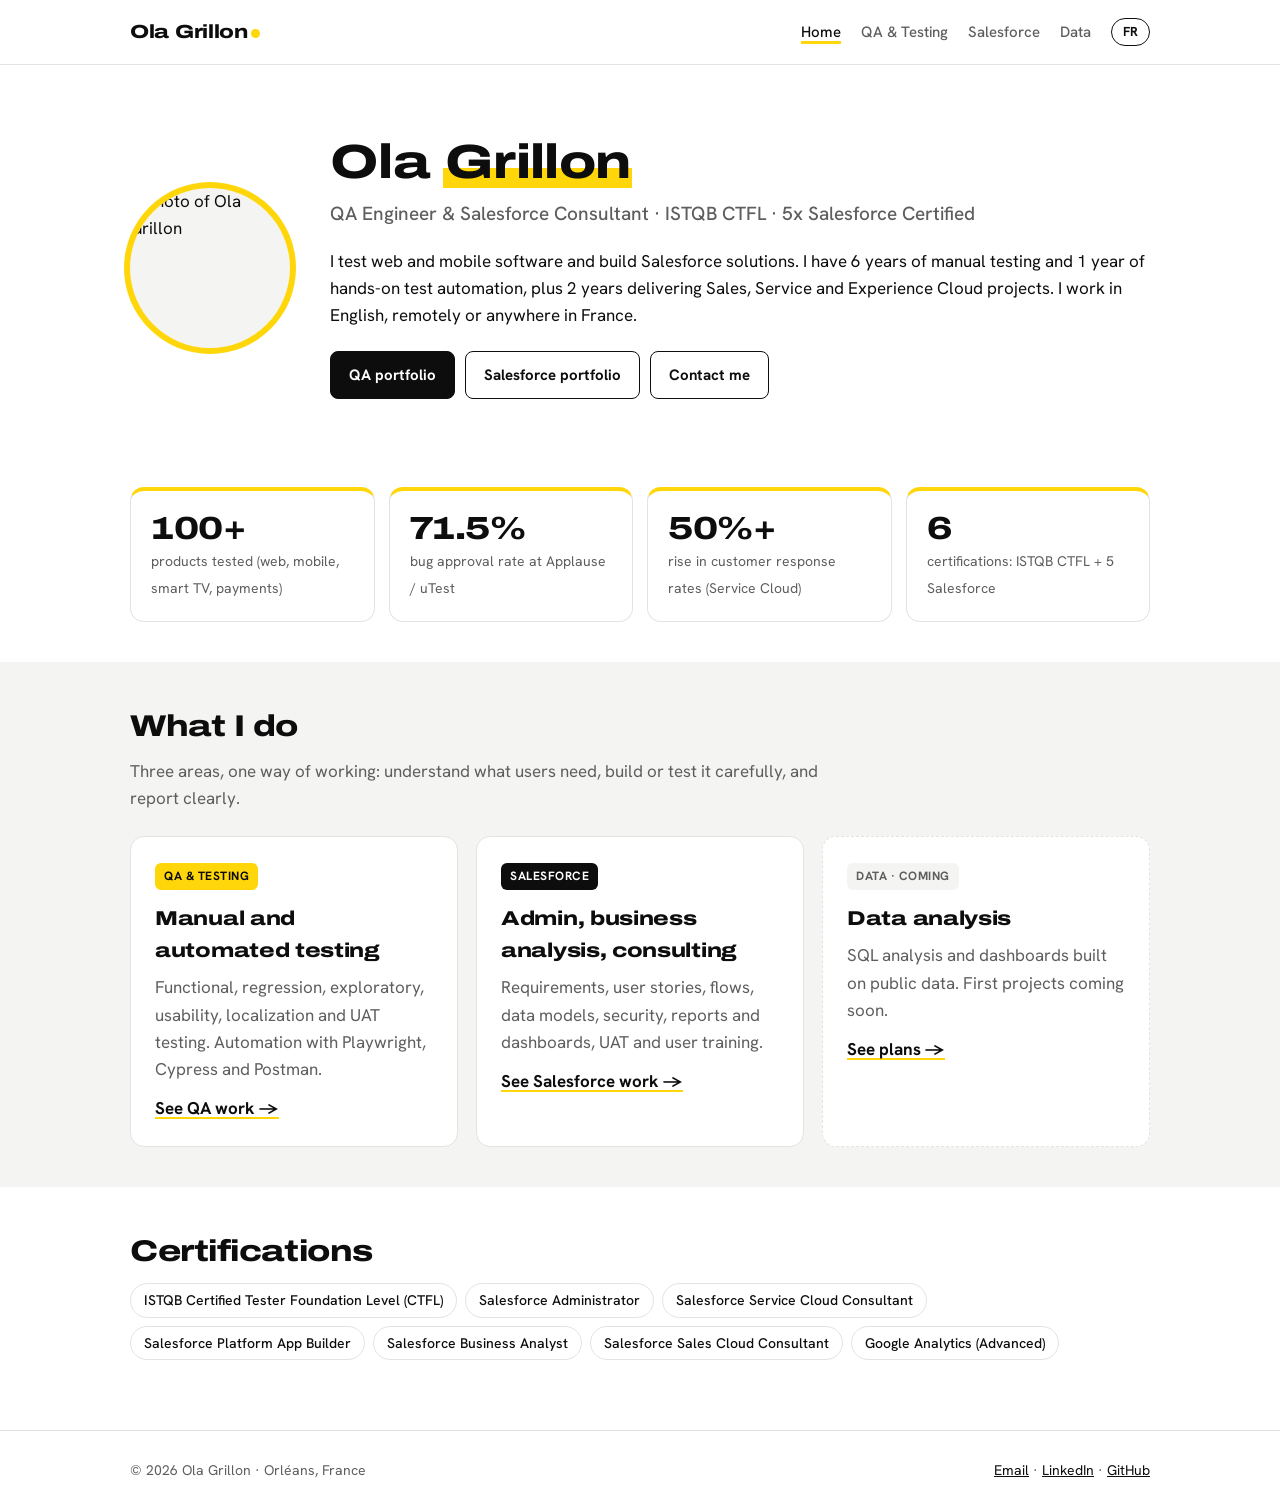
==== index.html @ 5f592247 "Upload portfolio to root Co-Authored-By: Claude Opus 5.5 <noreply@anthropic.com>" ====
<!doctype html>
<html lang="en">
<head>
<meta charset="utf-8">
<meta name="viewport" content="width=device-width, initial-scale=1">
<title>Ola Grillon – QA Engineer &amp; Salesforce Consultant</title>
<meta name="description" content="Portfolio of Ola Grillon: QA testing, test automation and Salesforce projects.">
<link rel="alternate" hreflang="en" href="https://ola-grillon.github.io/index.html"><link rel="alternate" hreflang="fr" href="https://ola-grillon.github.io/fr/index.html">
<link rel="preconnect" href="https://fonts.googleapis.com"><link rel="preconnect" href="https://fonts.gstatic.com" crossorigin><link href="https://fonts.googleapis.com/css2?family=Archivo:wdth,wght@125,600;125,700;125,800&family=Hanken+Grotesk:wght@400;500;700;800&display=swap" rel="stylesheet">
<link rel="stylesheet" href="assets/style.css">
</head>
<body>
<header class="nav"><div class="wrap"><a class="brand" href="index.html">Ola Grillon<i></i></a><nav><a href="index.html" class="on">Home</a><a href="qa.html">QA & Testing</a><a href="salesforce.html">Salesforce</a><a href="data.html">Data</a><a class="lang" href="fr/index.html" title="Version française">FR</a></nav></div></header>
<main class="wrap">
<section class="hero"><img src="https://github.com/Ola-Grillon.png" alt="Photo of Ola Grillon">
<div><h1>Ola <span class="hl">Grillon</span></h1><p class="role">QA Engineer &amp; Salesforce Consultant · ISTQB CTFL · 5x Salesforce Certified</p><p>I test web and mobile software and build Salesforce solutions. I have 6 years of manual testing and 1 year of hands-on test automation, plus 2 years delivering Sales, Service and Experience Cloud projects. I work in English, remotely or anywhere in France.</p>
<div class="btns"><a class="btn primary" href="qa.html">QA portfolio</a><a class="btn" href="salesforce.html">Salesforce portfolio</a><a class="btn" href="mailto:olabisioyinloye1@gmail.com">Contact me</a></div></div></section>
<section><div class="stats"><div class="stat"><b>100+</b><span>products tested (web, mobile, smart TV, payments)</span></div><div class="stat"><b>71.5%</b><span>bug approval rate at Applause / uTest</span></div><div class="stat"><b>50%+</b><span>rise in customer response rates (Service Cloud)</span></div><div class="stat"><b>6</b><span>certifications: ISTQB CTFL + 5 Salesforce</span></div></div></section>
<section class="band"><h2>What I do</h2><p class="lede">Three areas, one way of working: understand what users need, build or test it carefully, and report clearly.</p><div class="grid"><div class="card"><span class="tag y">QA &amp; Testing</span><h3>Manual and automated testing</h3><p>Functional, regression, exploratory, usability, localization and UAT testing. Automation with Playwright, Cypress and Postman.</p><a class="more" href="qa.html">See QA work →</a></div><div class="card"><span class="tag">Salesforce</span><h3>Admin, business analysis, consulting</h3><p>Requirements, user stories, flows, data models, security, reports and dashboards, UAT and user training.</p><a class="more" href="salesforce.html">See Salesforce work →</a></div><div class="card soon"><span class="tag">Data · coming</span><h3>Data analysis</h3><p>SQL analysis and dashboards built on public data. First projects coming soon.</p><a class="more" href="data.html">See plans →</a></div></div></section>
<section><h2>Certifications</h2><div class="chips"><span class="chip">ISTQB Certified Tester Foundation Level (CTFL)</span><span class="chip">Salesforce Administrator</span><span class="chip">Salesforce Service Cloud Consultant</span><span class="chip">Salesforce Platform App Builder</span><span class="chip">Salesforce Business Analyst</span><span class="chip">Salesforce Sales Cloud Consultant</span><span class="chip">Google Analytics (Advanced)</span></div></section>
</main>
<footer><div class="wrap"><span>© 2026 Ola Grillon · Orléans, France</span><span><a href="mailto:olabisioyinloye1@gmail.com">Email</a> · <a href="https://www.linkedin.com/in/ola-grillon/">LinkedIn</a> · <a href="https://github.com/Ola-Grillon">GitHub</a></span></div></footer>
</body>
</html>
---- assets/style.css ----
/* Fonts: Archivo Expanded (headings) and HK Grotesk / Hanken Grotesk (text), both from Google Fonts */
:root{--bg:#ffffff;--alt:#f4f4f2;--ink:#0d0d0d;--muted:#5e5e5e;--line:#e3e3e0;--yellow:#ffd60a;--yellow-soft:#fff6c7;
--head:"Archivo","HK Grotesk","Hanken Grotesk",system-ui,sans-serif;--body:"HK Grotesk","Hanken Grotesk",system-ui,-apple-system,"Segoe UI",sans-serif}
*{box-sizing:border-box}
html{scroll-behavior:smooth}
body{margin:0;background:var(--bg);color:var(--ink);font:17px/1.6 var(--body)}
a{color:var(--ink)}
h1,h2,h3,.brand,.stat b{font-family:var(--head);font-stretch:125%;letter-spacing:-.015em}
.wrap{max-width:1060px;margin:0 auto;padding:0 20px}
header.nav{position:sticky;top:0;z-index:5;background:rgba(255,255,255,.94);backdrop-filter:blur(6px);border-bottom:1px solid var(--line)}
header.nav .wrap{display:flex;align-items:center;justify-content:space-between;height:64px;gap:14px}
.brand{font-weight:800;text-decoration:none;font-size:19px}
.brand i{display:inline-block;width:9px;height:9px;border-radius:50%;background:var(--yellow);margin-left:3px}
nav{display:flex;align-items:center;gap:20px}
nav a{color:var(--muted);text-decoration:none;font-size:15px;font-weight:500}
nav a:hover,nav a.on{color:var(--ink)}
nav a.on{box-shadow:inset 0 -3px 0 var(--yellow)}
.lang{border:1px solid var(--ink);border-radius:999px;padding:3px 11px;color:var(--ink)!important;font-weight:700;font-size:13px}
.lang:hover{background:var(--yellow);border-color:var(--yellow)}
.hero{padding:72px 0 48px;display:grid;grid-template-columns:auto 1fr;gap:40px;align-items:center}
.hero img{width:160px;height:160px;border-radius:50%;object-fit:cover;background:var(--alt);box-shadow:0 0 0 6px var(--yellow)}
.hero h1{font-size:48px;line-height:1.05;margin:0 0 12px;font-weight:800}
.hero .role{font-size:19px;color:var(--muted);margin:0 0 18px;font-weight:500}
.hl{background:linear-gradient(transparent 62%,var(--yellow) 62%);padding:0 2px}
.btns{display:flex;flex-wrap:wrap;gap:10px;margin-top:22px}
.btn{display:inline-block;padding:11px 18px;border-radius:8px;border:1.5px solid var(--ink);background:var(--bg);color:var(--ink);text-decoration:none;font-weight:700;font-size:15px}
.btn.primary{background:var(--ink);color:#fff}
.btn.primary:hover{background:#000;box-shadow:0 0 0 3px var(--yellow)}
.btn:not(.primary):hover{background:var(--yellow);border-color:var(--yellow)}
section{padding:40px 0}
section.band{background:var(--alt);margin:0 calc(50% - 50vw);padding-left:calc(50vw - 50%);padding-right:calc(50vw - 50%)}
h2{font-size:30px;margin:0 0 8px;font-weight:800}
.lede{color:var(--muted);margin:0 0 24px;max-width:720px}
.grid{display:grid;grid-template-columns:repeat(auto-fit,minmax(270px,1fr));gap:18px}
.card{background:var(--bg);border:1px solid var(--line);border-radius:14px;padding:24px;transition:border-color .15s}
.card:hover{border-color:var(--ink)}
.card h3{margin:0 0 8px;font-size:20px;font-weight:800}
.card p{margin:0 0 12px;color:var(--muted)}
.card a.more{font-weight:700;text-decoration:none;box-shadow:inset 0 -2px 0 var(--yellow)}
.tag{display:inline-block;font-size:12px;font-weight:700;letter-spacing:.5px;text-transform:uppercase;padding:4px 9px;border-radius:6px;margin-bottom:12px;background:var(--ink);color:#fff}
.tag.y{background:var(--yellow);color:var(--ink)}
.soon{border-style:dashed}
.soon .tag{background:var(--alt);color:var(--muted)}
.stats{display:grid;grid-template-columns:repeat(auto-fit,minmax(180px,1fr));gap:14px}
.stat{background:var(--bg);border:1px solid var(--line);border-radius:14px;padding:20px;border-top:4px solid var(--yellow)}
.stat b{display:block;font-family:var(--head);font-size:32px;line-height:1.1;font-weight:800}
.stat span{color:var(--muted);font-size:14px}
ul.clean{margin:0;padding-left:20px}ul.clean li{margin:5px 0}ul.clean li::marker{color:#b89600}
.chips{display:flex;flex-wrap:wrap;gap:8px}
.chip{background:var(--bg);border:1px solid var(--line);border-radius:999px;padding:5px 13px;font-size:14px;font-weight:500}
.page-head{padding:56px 0 10px}
.page-head h1{font-size:40px;margin:0 0 10px;font-weight:800}
.job{border-left:4px solid var(--yellow);padding:2px 0 2px 18px;margin:0 0 24px}
.job h3{margin:0;font-size:19px}.job .when{color:var(--muted);font-size:14px;margin:2px 0 8px}
footer{border-top:1px solid var(--line);margin-top:30px;padding:28px 0;color:var(--muted);font-size:14px}
footer .wrap{display:flex;flex-wrap:wrap;justify-content:space-between;gap:10px}
footer a{color:var(--ink)}
@media (max-width:680px){header.nav .wrap{flex-direction:column;align-items:flex-start;height:auto;padding-top:10px;padding-bottom:8px;gap:4px}nav{gap:16px;overflow-x:auto;white-space:nowrap;width:100%;padding-bottom:2px}nav a{font-size:14px}.hero{grid-template-columns:1fr;padding-top:34px;gap:22px}.hero img{width:112px;height:112px}.hero h1{font-size:36px}.page-head h1{font-size:32px}.stats{grid-template-columns:1fr 1fr}.stat b{font-size:26px}h2{font-size:25px}}
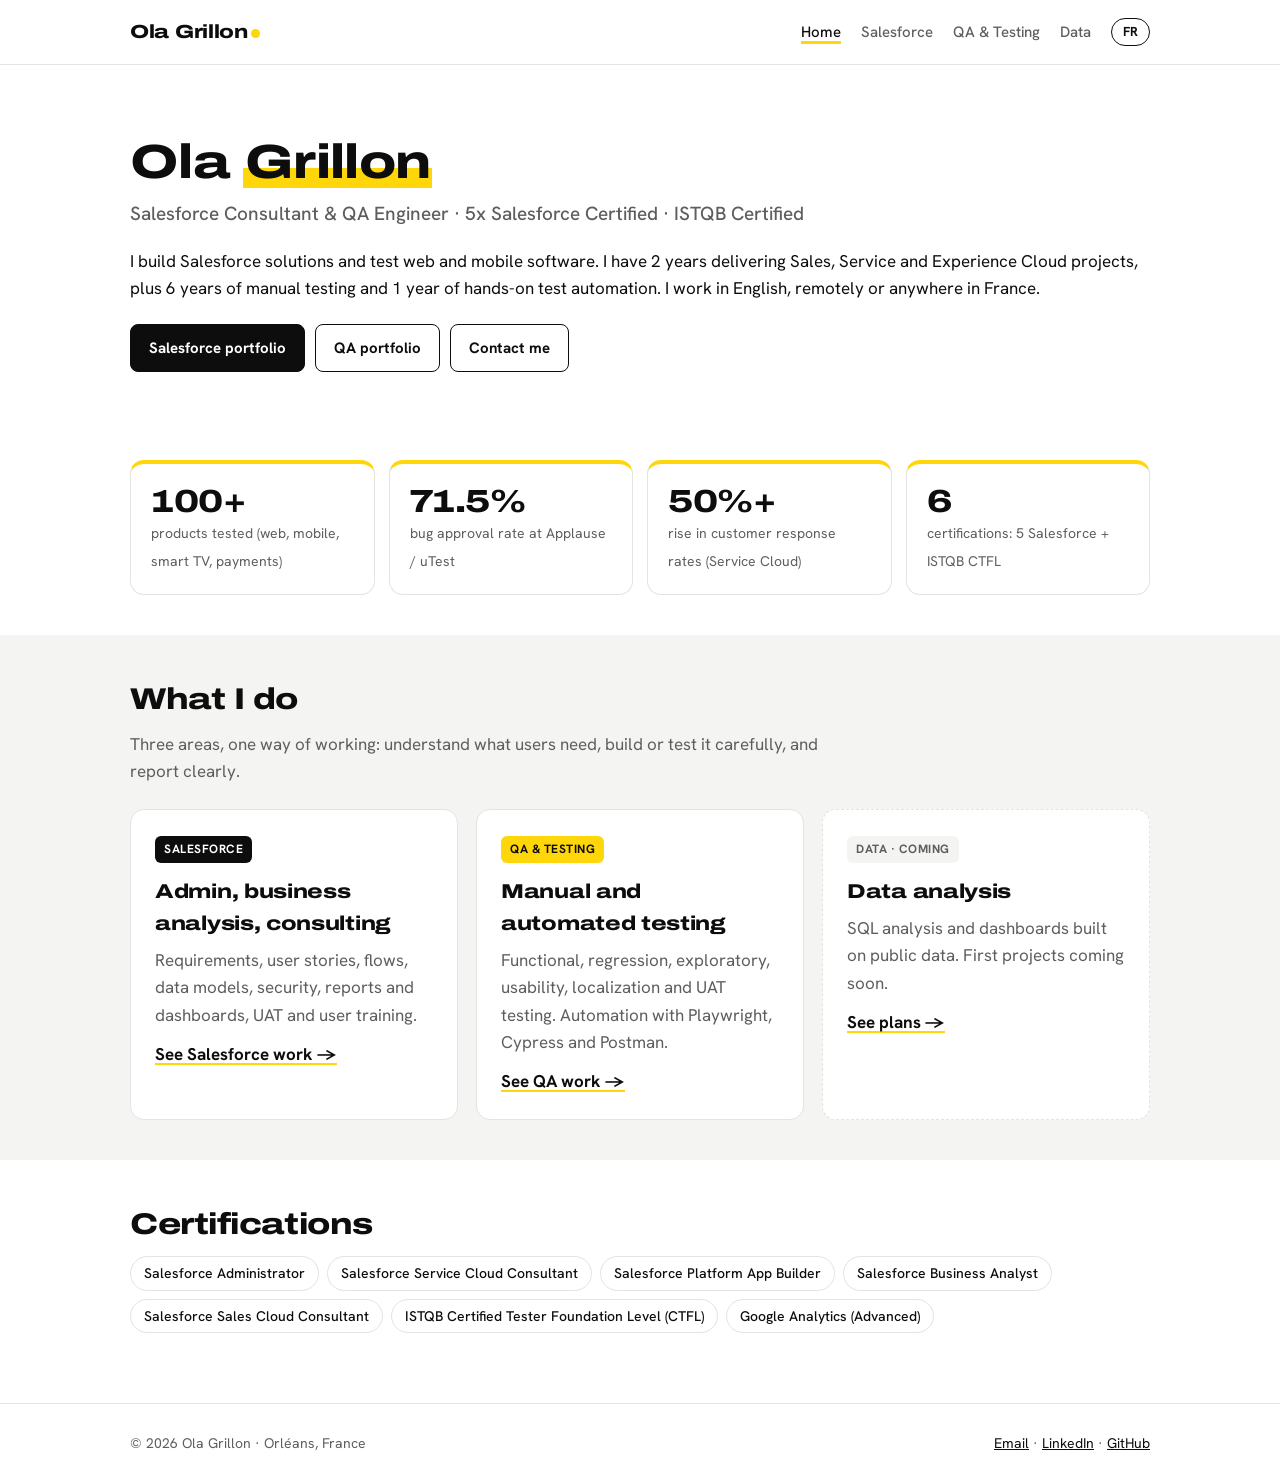
==== commit eae4fb0d: "Put Salesforce first on homepage and menu, remove profile photo Co-Authored-By: Claude Opus 5.5 <nor" ====
--- a/index.html
+++ b/index.html
@@ -3,21 +3,21 @@
 <head>
 <meta charset="utf-8">
 <meta name="viewport" content="width=device-width, initial-scale=1">
-<title>Ola Grillon – QA Engineer &amp; Salesforce Consultant</title>
-<meta name="description" content="Portfolio of Ola Grillon: QA testing, test automation and Salesforce projects.">
+<title>Ola Grillon – Salesforce Consultant &amp; QA Engineer</title>
+<meta name="description" content="Portfolio of Ola Grillon: Salesforce projects, QA testing and test automation.">
 <link rel="alternate" hreflang="en" href="https://ola-grillon.github.io/index.html"><link rel="alternate" hreflang="fr" href="https://ola-grillon.github.io/fr/index.html">
 <link rel="preconnect" href="https://fonts.googleapis.com"><link rel="preconnect" href="https://fonts.gstatic.com" crossorigin><link href="https://fonts.googleapis.com/css2?family=Archivo:wdth,wght@125,600;125,700;125,800&family=Hanken+Grotesk:wght@400;500;700;800&display=swap" rel="stylesheet">
 <link rel="stylesheet" href="assets/style.css">
 </head>
 <body>
-<header class="nav"><div class="wrap"><a class="brand" href="index.html">Ola Grillon<i></i></a><nav><a href="index.html" class="on">Home</a><a href="qa.html">QA & Testing</a><a href="salesforce.html">Salesforce</a><a href="data.html">Data</a><a class="lang" href="fr/index.html" title="Version française">FR</a></nav></div></header>
+<header class="nav"><div class="wrap"><a class="brand" href="index.html">Ola Grillon<i></i></a><nav><a href="index.html" class="on">Home</a><a href="salesforce.html">Salesforce</a><a href="qa.html">QA & Testing</a><a href="data.html">Data</a><a class="lang" href="fr/index.html" title="Version française">FR</a></nav></div></header>
 <main class="wrap">
-<section class="hero"><img src="https://github.com/Ola-Grillon.png" alt="Photo of Ola Grillon">
-<div><h1>Ola <span class="hl">Grillon</span></h1><p class="role">QA Engineer &amp; Salesforce Consultant · ISTQB CTFL · 5x Salesforce Certified</p><p>I test web and mobile software and build Salesforce solutions. I have 6 years of manual testing and 1 year of hands-on test automation, plus 2 years delivering Sales, Service and Experience Cloud projects. I work in English, remotely or anywhere in France.</p>
-<div class="btns"><a class="btn primary" href="qa.html">QA portfolio</a><a class="btn" href="salesforce.html">Salesforce portfolio</a><a class="btn" href="mailto:olabisioyinloye1@gmail.com">Contact me</a></div></div></section>
-<section><div class="stats"><div class="stat"><b>100+</b><span>products tested (web, mobile, smart TV, payments)</span></div><div class="stat"><b>71.5%</b><span>bug approval rate at Applause / uTest</span></div><div class="stat"><b>50%+</b><span>rise in customer response rates (Service Cloud)</span></div><div class="stat"><b>6</b><span>certifications: ISTQB CTFL + 5 Salesforce</span></div></div></section>
-<section class="band"><h2>What I do</h2><p class="lede">Three areas, one way of working: understand what users need, build or test it carefully, and report clearly.</p><div class="grid"><div class="card"><span class="tag y">QA &amp; Testing</span><h3>Manual and automated testing</h3><p>Functional, regression, exploratory, usability, localization and UAT testing. Automation with Playwright, Cypress and Postman.</p><a class="more" href="qa.html">See QA work →</a></div><div class="card"><span class="tag">Salesforce</span><h3>Admin, business analysis, consulting</h3><p>Requirements, user stories, flows, data models, security, reports and dashboards, UAT and user training.</p><a class="more" href="salesforce.html">See Salesforce work →</a></div><div class="card soon"><span class="tag">Data · coming</span><h3>Data analysis</h3><p>SQL analysis and dashboards built on public data. First projects coming soon.</p><a class="more" href="data.html">See plans →</a></div></div></section>
-<section><h2>Certifications</h2><div class="chips"><span class="chip">ISTQB Certified Tester Foundation Level (CTFL)</span><span class="chip">Salesforce Administrator</span><span class="chip">Salesforce Service Cloud Consultant</span><span class="chip">Salesforce Platform App Builder</span><span class="chip">Salesforce Business Analyst</span><span class="chip">Salesforce Sales Cloud Consultant</span><span class="chip">Google Analytics (Advanced)</span></div></section>
+<section class="hero" style="grid-template-columns:1fr">
+<div><h1>Ola <span class="hl">Grillon</span></h1><p class="role">Salesforce Consultant &amp; QA Engineer · 5x Salesforce Certified · ISTQB Certified</p><p>I build Salesforce solutions and test web and mobile software. I have 2 years delivering Sales, Service and Experience Cloud projects, plus 6 years of manual testing and 1 year of hands-on test automation. I work in English, remotely or anywhere in France.</p>
+<div class="btns"><a class="btn primary" href="salesforce.html">Salesforce portfolio</a><a class="btn" href="qa.html">QA portfolio</a><a class="btn" href="mailto:olabisioyinloye1@gmail.com">Contact me</a></div></div></section>
+<section><div class="stats"><div class="stat"><b>100+</b><span>products tested (web, mobile, smart TV, payments)</span></div><div class="stat"><b>71.5%</b><span>bug approval rate at Applause / uTest</span></div><div class="stat"><b>50%+</b><span>rise in customer response rates (Service Cloud)</span></div><div class="stat"><b>6</b><span>certifications: 5 Salesforce + ISTQB CTFL</span></div></div></section>
+<section class="band"><h2>What I do</h2><p class="lede">Three areas, one way of working: understand what users need, build or test it carefully, and report clearly.</p><div class="grid"><div class="card"><span class="tag">Salesforce</span><h3>Admin, business analysis, consulting</h3><p>Requirements, user stories, flows, data models, security, reports and dashboards, UAT and user training.</p><a class="more" href="salesforce.html">See Salesforce work →</a></div><div class="card"><span class="tag y">QA &amp; Testing</span><h3>Manual and automated testing</h3><p>Functional, regression, exploratory, usability, localization and UAT testing. Automation with Playwright, Cypress and Postman.</p><a class="more" href="case-study-payments.html">See QA work →</a></div><div class="card soon"><span class="tag">Data · coming</span><h3>Data analysis</h3><p>SQL analysis and dashboards built on public data. First projects coming soon.</p><a class="more" href="data.html">See plans →</a></div></div></section>
+<section><h2>Certifications</h2><div class="chips"><span class="chip">Salesforce Administrator</span><span class="chip">Salesforce Service Cloud Consultant</span><span class="chip">Salesforce Platform App Builder</span><span class="chip">Salesforce Business Analyst</span><span class="chip">Salesforce Sales Cloud Consultant</span><span class="chip">ISTQB Certified Tester Foundation Level (CTFL)</span><span class="chip">Google Analytics (Advanced)</span></div></section>
 </main>
 <footer><div class="wrap"><span>© 2026 Ola Grillon · Orléans, France</span><span><a href="mailto:olabisioyinloye1@gmail.com">Email</a> · <a href="https://www.linkedin.com/in/ola-grillon/">LinkedIn</a> · <a href="https://github.com/Ola-Grillon">GitHub</a></span></div></footer>
 </body>
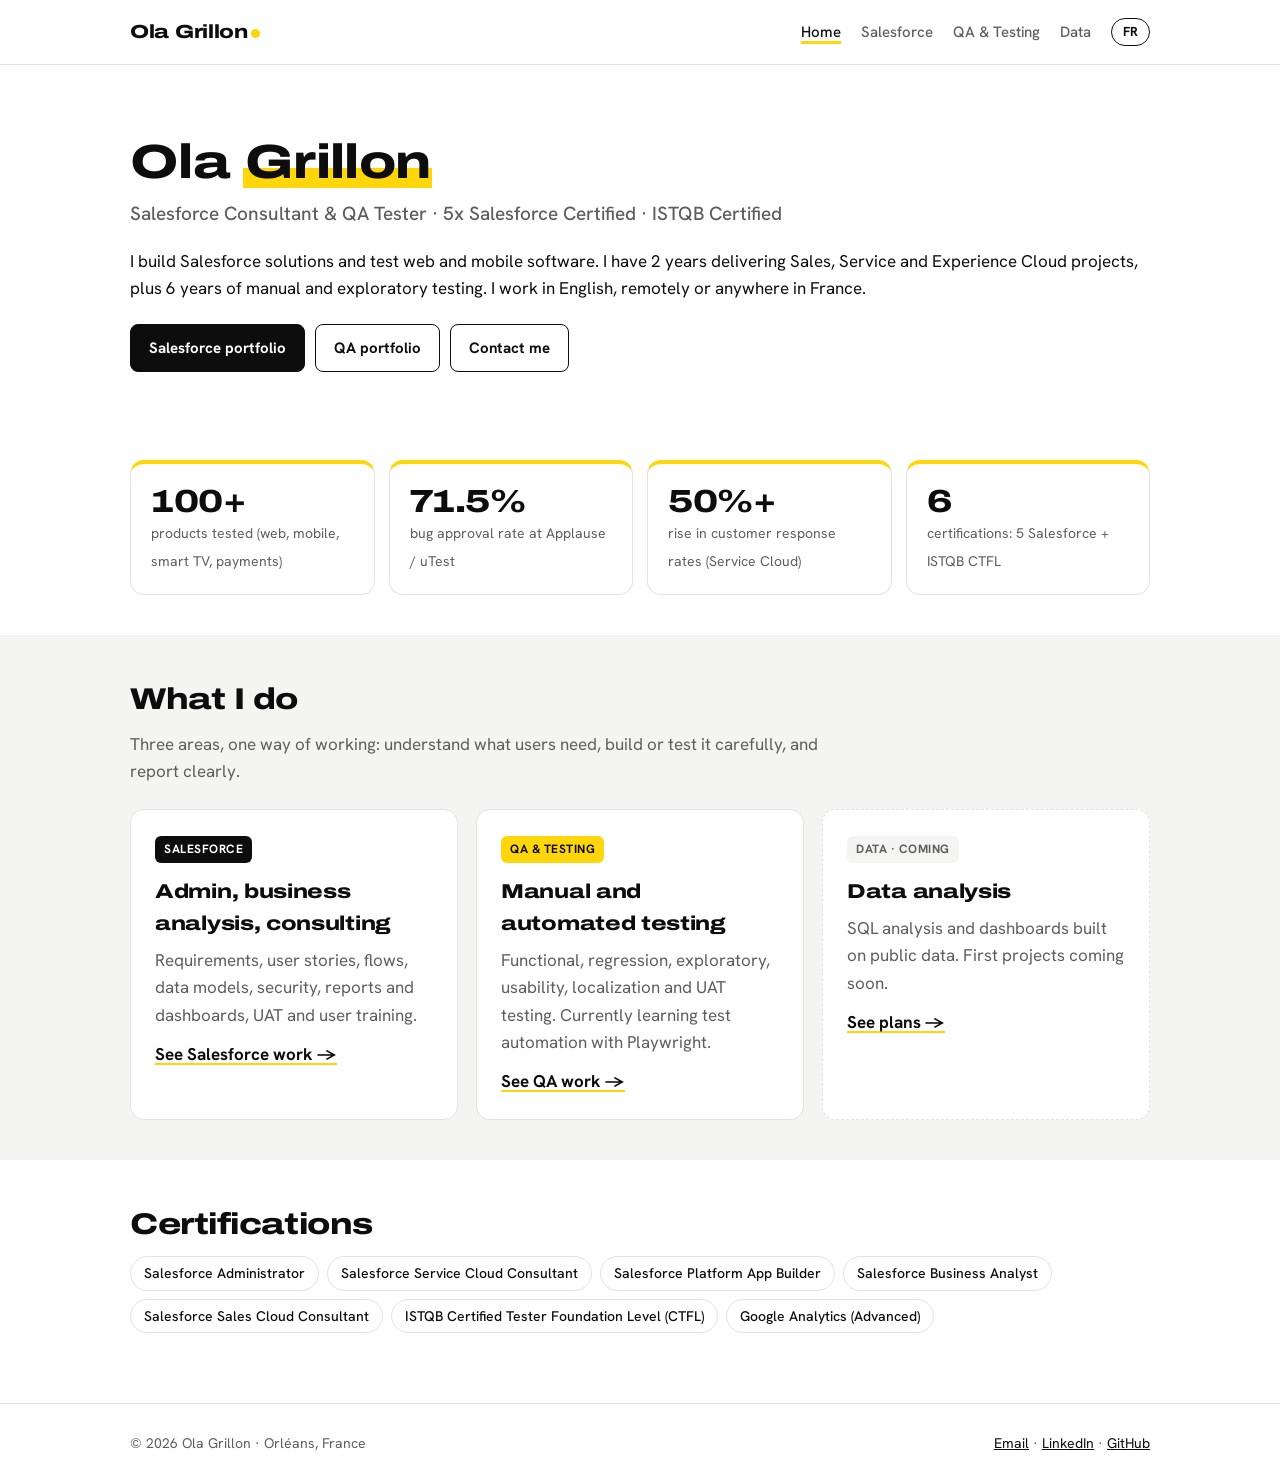
==== commit 41ddc9f5: "Make QA skills accurate: manual and exploratory focus Co-Authored-By: Claude Opus 5.5 <noreply@anthr" ====
--- a/index.html
+++ b/index.html
@@ -3,20 +3,20 @@
 <head>
 <meta charset="utf-8">
 <meta name="viewport" content="width=device-width, initial-scale=1">
-<title>Ola Grillon – Salesforce Consultant &amp; QA Engineer</title>
+<title>Ola Grillon – Salesforce Consultant &amp; QA Tester</title>
 <meta name="description" content="Portfolio of Ola Grillon: Salesforce projects, QA testing and test automation.">
-<link rel="alternate" hreflang="en" href="https://ola-grillon.github.io/index.html"><link rel="alternate" hreflang="fr" href="https://ola-grillon.github.io/fr/index.html">
+<link rel="alternate" hreflang="en" href="https://olagrillon.fr/"><link rel="alternate" hreflang="fr" href="https://olagrillon.fr/fr/">
 <link rel="preconnect" href="https://fonts.googleapis.com"><link rel="preconnect" href="https://fonts.gstatic.com" crossorigin><link href="https://fonts.googleapis.com/css2?family=Archivo:wdth,wght@125,600;125,700;125,800&family=Hanken+Grotesk:wght@400;500;700;800&display=swap" rel="stylesheet">
 <link rel="stylesheet" href="assets/style.css">
 </head>
 <body>
-<header class="nav"><div class="wrap"><a class="brand" href="index.html">Ola Grillon<i></i></a><nav><a href="index.html" class="on">Home</a><a href="salesforce.html">Salesforce</a><a href="qa.html">QA & Testing</a><a href="data.html">Data</a><a class="lang" href="fr/index.html" title="Version française">FR</a></nav></div></header>
+<header class="nav"><div class="wrap"><a class="brand" href="./">Ola Grillon<i></i></a><nav><a href="./" class="on">Home</a><a href="salesforce.html">Salesforce</a><a href="qa.html">QA & Testing</a><a href="data.html">Data</a><a class="lang" href="fr/" title="Version française">FR</a></nav></div></header>
 <main class="wrap">
 <section class="hero" style="grid-template-columns:1fr">
-<div><h1>Ola <span class="hl">Grillon</span></h1><p class="role">Salesforce Consultant &amp; QA Engineer · 5x Salesforce Certified · ISTQB Certified</p><p>I build Salesforce solutions and test web and mobile software. I have 2 years delivering Sales, Service and Experience Cloud projects, plus 6 years of manual testing and 1 year of hands-on test automation. I work in English, remotely or anywhere in France.</p>
+<div><h1>Ola <span class="hl">Grillon</span></h1><p class="role">Salesforce Consultant &amp; QA Tester · 5x Salesforce Certified · ISTQB Certified</p><p>I build Salesforce solutions and test web and mobile software. I have 2 years delivering Sales, Service and Experience Cloud projects, plus 6 years of manual and exploratory testing. I work in English, remotely or anywhere in France.</p>
 <div class="btns"><a class="btn primary" href="salesforce.html">Salesforce portfolio</a><a class="btn" href="qa.html">QA portfolio</a><a class="btn" href="mailto:olabisioyinloye1@gmail.com">Contact me</a></div></div></section>
 <section><div class="stats"><div class="stat"><b>100+</b><span>products tested (web, mobile, smart TV, payments)</span></div><div class="stat"><b>71.5%</b><span>bug approval rate at Applause / uTest</span></div><div class="stat"><b>50%+</b><span>rise in customer response rates (Service Cloud)</span></div><div class="stat"><b>6</b><span>certifications: 5 Salesforce + ISTQB CTFL</span></div></div></section>
-<section class="band"><h2>What I do</h2><p class="lede">Three areas, one way of working: understand what users need, build or test it carefully, and report clearly.</p><div class="grid"><div class="card"><span class="tag">Salesforce</span><h3>Admin, business analysis, consulting</h3><p>Requirements, user stories, flows, data models, security, reports and dashboards, UAT and user training.</p><a class="more" href="salesforce.html">See Salesforce work →</a></div><div class="card"><span class="tag y">QA &amp; Testing</span><h3>Manual and automated testing</h3><p>Functional, regression, exploratory, usability, localization and UAT testing. Automation with Playwright, Cypress and Postman.</p><a class="more" href="case-study-payments.html">See QA work →</a></div><div class="card soon"><span class="tag">Data · coming</span><h3>Data analysis</h3><p>SQL analysis and dashboards built on public data. First projects coming soon.</p><a class="more" href="data.html">See plans →</a></div></div></section>
+<section class="band"><h2>What I do</h2><p class="lede">Three areas, one way of working: understand what users need, build or test it carefully, and report clearly.</p><div class="grid"><div class="card"><span class="tag">Salesforce</span><h3>Admin, business analysis, consulting</h3><p>Requirements, user stories, flows, data models, security, reports and dashboards, UAT and user training.</p><a class="more" href="salesforce.html">See Salesforce work →</a></div><div class="card"><span class="tag y">QA &amp; Testing</span><h3>Manual and automated testing</h3><p>Functional, regression, exploratory, usability, localization and UAT testing. Currently learning test automation with Playwright.</p><a class="more" href="qa.html">See QA work →</a></div><div class="card soon"><span class="tag">Data · coming</span><h3>Data analysis</h3><p>SQL analysis and dashboards built on public data. First projects coming soon.</p><a class="more" href="data.html">See plans →</a></div></div></section>
 <section><h2>Certifications</h2><div class="chips"><span class="chip">Salesforce Administrator</span><span class="chip">Salesforce Service Cloud Consultant</span><span class="chip">Salesforce Platform App Builder</span><span class="chip">Salesforce Business Analyst</span><span class="chip">Salesforce Sales Cloud Consultant</span><span class="chip">ISTQB Certified Tester Foundation Level (CTFL)</span><span class="chip">Google Analytics (Advanced)</span></div></section>
 </main>
 <footer><div class="wrap"><span>© 2026 Ola Grillon · Orléans, France</span><span><a href="mailto:olabisioyinloye1@gmail.com">Email</a> · <a href="https://www.linkedin.com/in/ola-grillon/">LinkedIn</a> · <a href="https://github.com/Ola-Grillon">GitHub</a></span></div></footer>
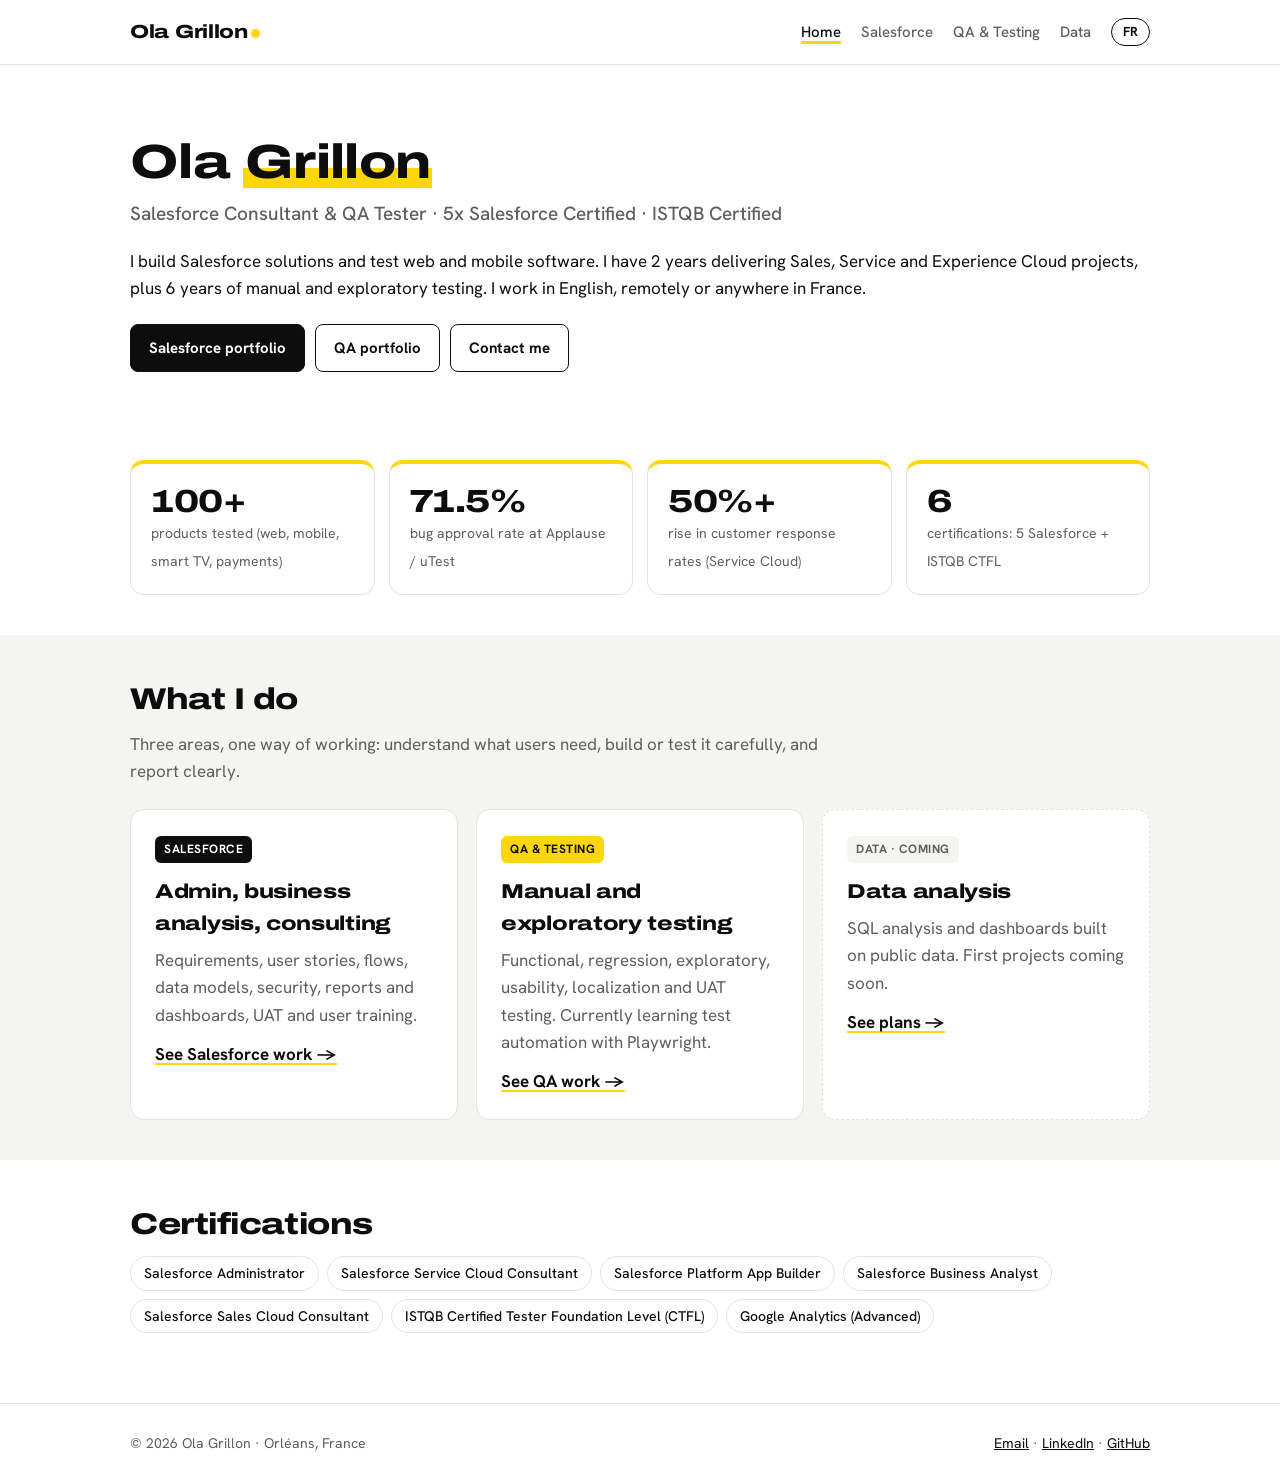
==== commit dcabc4f0: "Remove remaining automation claims; update meta descriptions and README Co-Authored-By: Claude Opus " ====
--- a/index.html
+++ b/index.html
@@ -4,7 +4,7 @@
 <meta charset="utf-8">
 <meta name="viewport" content="width=device-width, initial-scale=1">
 <title>Ola Grillon – Salesforce Consultant &amp; QA Tester</title>
-<meta name="description" content="Portfolio of Ola Grillon: Salesforce projects, QA testing and test automation.">
+<meta name="description" content="Portfolio of Ola Grillon: Salesforce projects and manual and exploratory QA testing.">
 <link rel="alternate" hreflang="en" href="https://olagrillon.fr/"><link rel="alternate" hreflang="fr" href="https://olagrillon.fr/fr/">
 <link rel="preconnect" href="https://fonts.googleapis.com"><link rel="preconnect" href="https://fonts.gstatic.com" crossorigin><link href="https://fonts.googleapis.com/css2?family=Archivo:wdth,wght@125,600;125,700;125,800&family=Hanken+Grotesk:wght@400;500;700;800&display=swap" rel="stylesheet">
 <link rel="stylesheet" href="assets/style.css">
@@ -16,7 +16,7 @@
 <div><h1>Ola <span class="hl">Grillon</span></h1><p class="role">Salesforce Consultant &amp; QA Tester · 5x Salesforce Certified · ISTQB Certified</p><p>I build Salesforce solutions and test web and mobile software. I have 2 years delivering Sales, Service and Experience Cloud projects, plus 6 years of manual and exploratory testing. I work in English, remotely or anywhere in France.</p>
 <div class="btns"><a class="btn primary" href="salesforce.html">Salesforce portfolio</a><a class="btn" href="qa.html">QA portfolio</a><a class="btn" href="mailto:olabisioyinloye1@gmail.com">Contact me</a></div></div></section>
 <section><div class="stats"><div class="stat"><b>100+</b><span>products tested (web, mobile, smart TV, payments)</span></div><div class="stat"><b>71.5%</b><span>bug approval rate at Applause / uTest</span></div><div class="stat"><b>50%+</b><span>rise in customer response rates (Service Cloud)</span></div><div class="stat"><b>6</b><span>certifications: 5 Salesforce + ISTQB CTFL</span></div></div></section>
-<section class="band"><h2>What I do</h2><p class="lede">Three areas, one way of working: understand what users need, build or test it carefully, and report clearly.</p><div class="grid"><div class="card"><span class="tag">Salesforce</span><h3>Admin, business analysis, consulting</h3><p>Requirements, user stories, flows, data models, security, reports and dashboards, UAT and user training.</p><a class="more" href="salesforce.html">See Salesforce work →</a></div><div class="card"><span class="tag y">QA &amp; Testing</span><h3>Manual and automated testing</h3><p>Functional, regression, exploratory, usability, localization and UAT testing. Currently learning test automation with Playwright.</p><a class="more" href="qa.html">See QA work →</a></div><div class="card soon"><span class="tag">Data · coming</span><h3>Data analysis</h3><p>SQL analysis and dashboards built on public data. First projects coming soon.</p><a class="more" href="data.html">See plans →</a></div></div></section>
+<section class="band"><h2>What I do</h2><p class="lede">Three areas, one way of working: understand what users need, build or test it carefully, and report clearly.</p><div class="grid"><div class="card"><span class="tag">Salesforce</span><h3>Admin, business analysis, consulting</h3><p>Requirements, user stories, flows, data models, security, reports and dashboards, UAT and user training.</p><a class="more" href="salesforce.html">See Salesforce work →</a></div><div class="card"><span class="tag y">QA &amp; Testing</span><h3>Manual and exploratory testing</h3><p>Functional, regression, exploratory, usability, localization and UAT testing. Currently learning test automation with Playwright.</p><a class="more" href="qa.html">See QA work →</a></div><div class="card soon"><span class="tag">Data · coming</span><h3>Data analysis</h3><p>SQL analysis and dashboards built on public data. First projects coming soon.</p><a class="more" href="data.html">See plans →</a></div></div></section>
 <section><h2>Certifications</h2><div class="chips"><span class="chip">Salesforce Administrator</span><span class="chip">Salesforce Service Cloud Consultant</span><span class="chip">Salesforce Platform App Builder</span><span class="chip">Salesforce Business Analyst</span><span class="chip">Salesforce Sales Cloud Consultant</span><span class="chip">ISTQB Certified Tester Foundation Level (CTFL)</span><span class="chip">Google Analytics (Advanced)</span></div></section>
 </main>
 <footer><div class="wrap"><span>© 2026 Ola Grillon · Orléans, France</span><span><a href="mailto:olabisioyinloye1@gmail.com">Email</a> · <a href="https://www.linkedin.com/in/ola-grillon/">LinkedIn</a> · <a href="https://github.com/Ola-Grillon">GitHub</a></span></div></footer>
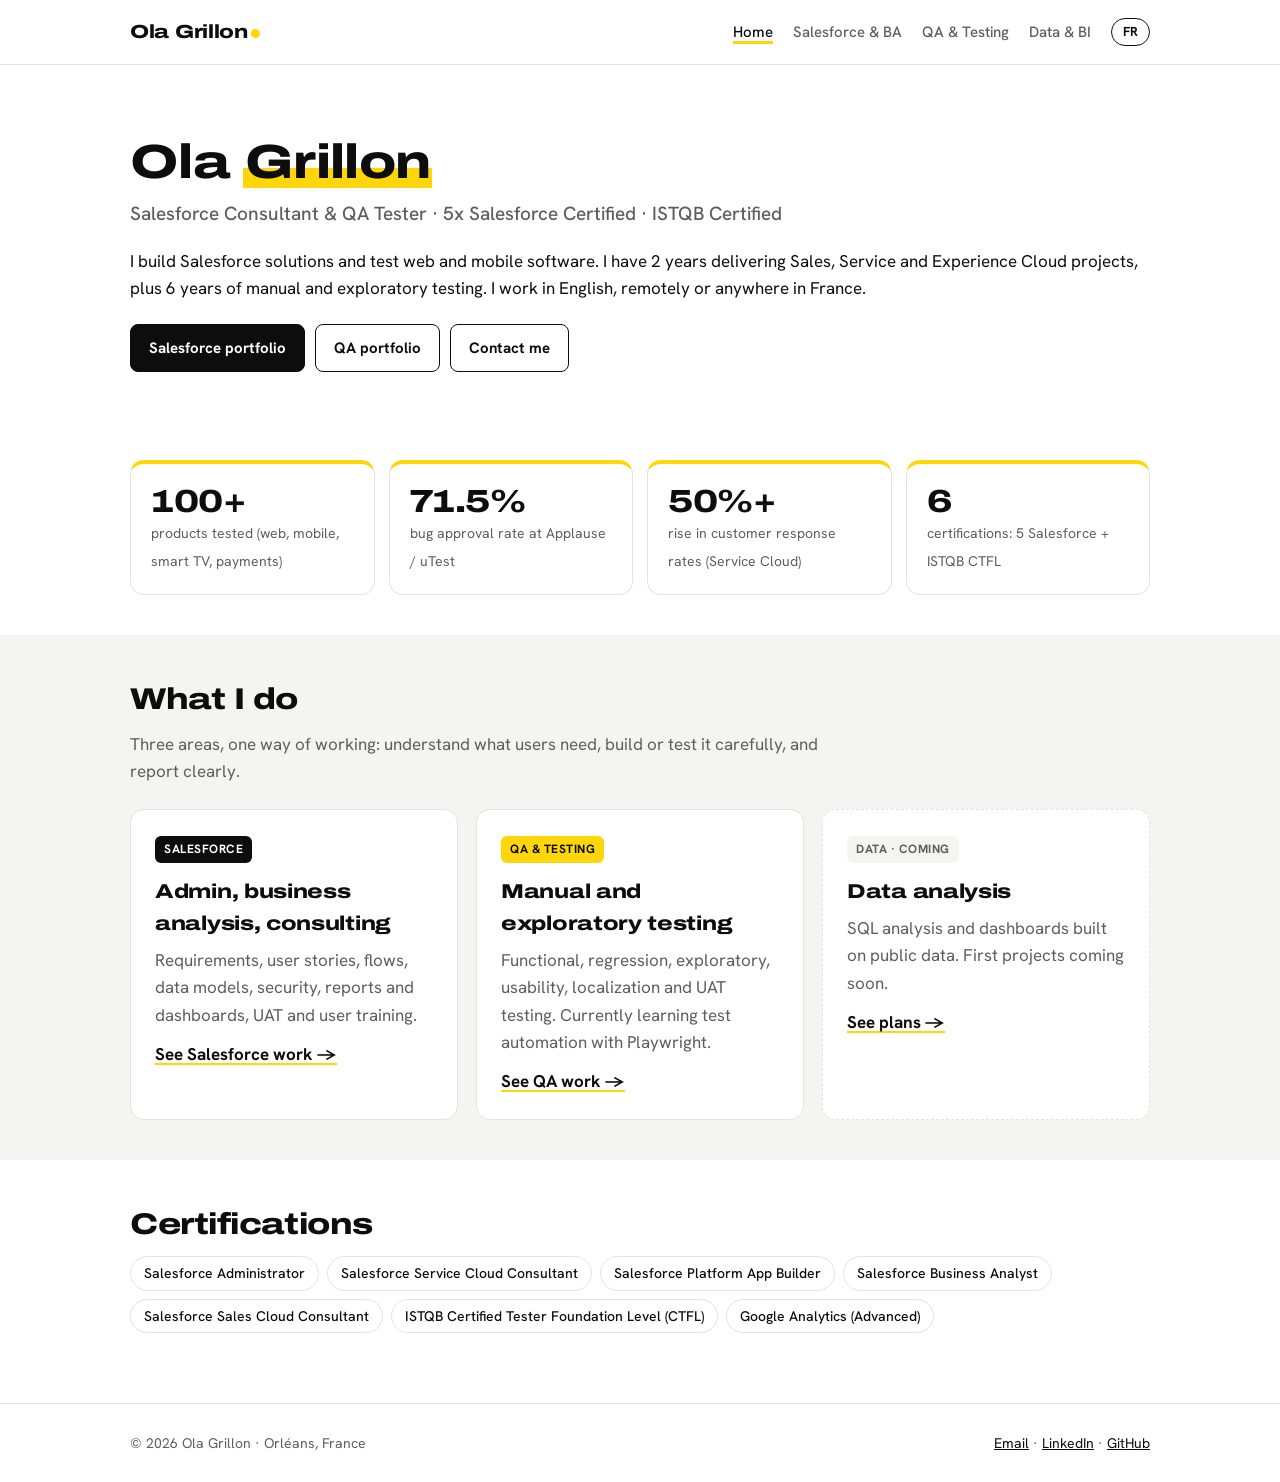
==== commit 1b0bbabf: "Shorten menu labels and use full section names as page titles Menu: Salesforce & BA, QA & Testing, D" ====
--- a/index.html
+++ b/index.html
@@ -10,7 +10,7 @@
 <link rel="stylesheet" href="assets/style.css">
 </head>
 <body>
-<header class="nav"><div class="wrap"><a class="brand" href="./">Ola Grillon<i></i></a><nav><a href="./" class="on">Home</a><a href="salesforce.html">Salesforce</a><a href="qa.html">QA & Testing</a><a href="data.html">Data</a><a class="lang" href="fr/" title="Version française">FR</a></nav></div></header>
+<header class="nav"><div class="wrap"><a class="brand" href="./">Ola Grillon<i></i></a><nav><a href="./" class="on">Home</a><a href="salesforce.html">Salesforce &amp; BA</a><a href="qa.html">QA & Testing</a><a href="data.html">Data &amp; BI</a><a class="lang" href="fr/" title="Version française">FR</a></nav></div></header>
 <main class="wrap">
 <section class="hero" style="grid-template-columns:1fr">
 <div><h1>Ola <span class="hl">Grillon</span></h1><p class="role">Salesforce Consultant &amp; QA Tester · 5x Salesforce Certified · ISTQB Certified</p><p>I build Salesforce solutions and test web and mobile software. I have 2 years delivering Sales, Service and Experience Cloud projects, plus 6 years of manual and exploratory testing. I work in English, remotely or anywhere in France.</p>
--- a/assets/style.css
+++ b/assets/style.css
@@ -56,3 +56,18 @@
 footer .wrap{display:flex;flex-wrap:wrap;justify-content:space-between;gap:10px}
 footer a{color:var(--ink)}
 @media (max-width:680px){header.nav .wrap{flex-direction:column;align-items:flex-start;height:auto;padding-top:10px;padding-bottom:8px;gap:4px}nav{gap:16px;overflow-x:auto;white-space:nowrap;width:100%;padding-bottom:2px}nav a{font-size:14px}.hero{grid-template-columns:1fr;padding-top:34px;gap:22px}.hero img{width:112px;height:112px}.hero h1{font-size:36px}.page-head h1{font-size:32px}.stats{grid-template-columns:1fr 1fr}.stat b{font-size:26px}h2{font-size:25px}}
+/* QA page: About text + verified track record panel */
+.qa-intro{display:grid;grid-template-columns:minmax(0,3fr) minmax(0,2fr);gap:36px;align-items:start;margin-top:8px}
+.qa-about .lede{max-width:none}
+.track-record{background:var(--alt);border-radius:14px;padding:24px}
+.track-record h3{margin:0 0 6px;font-size:20px;font-weight:800}
+.track-sub{color:var(--muted);margin:0 0 16px;font-size:15px}
+.track-shots{display:flex;flex-direction:column;gap:12px}
+.track-shot{display:block;border:1px solid var(--line);border-radius:10px;overflow:hidden;background:var(--bg);transition:border-color .15s}
+.track-shot:hover,.track-shot:focus-visible{border-color:var(--ink)}
+.track-shot img{display:block;width:100%;height:auto}
+.track-caption{color:var(--muted);font-size:13px;margin:12px 0 0}
+@media (max-width:900px){.qa-intro{grid-template-columns:minmax(0,1fr);gap:28px}}
+/* Menu on small phones: tighter spacing so all items fit; wrap to a second line rather than hide items */
+@media (max-width:440px){nav{gap:11px}nav a{font-size:13px}.lang{padding:2px 9px;font-size:12px}}
+@media (max-width:380px){nav{flex-wrap:wrap;row-gap:6px;overflow-x:visible}}
